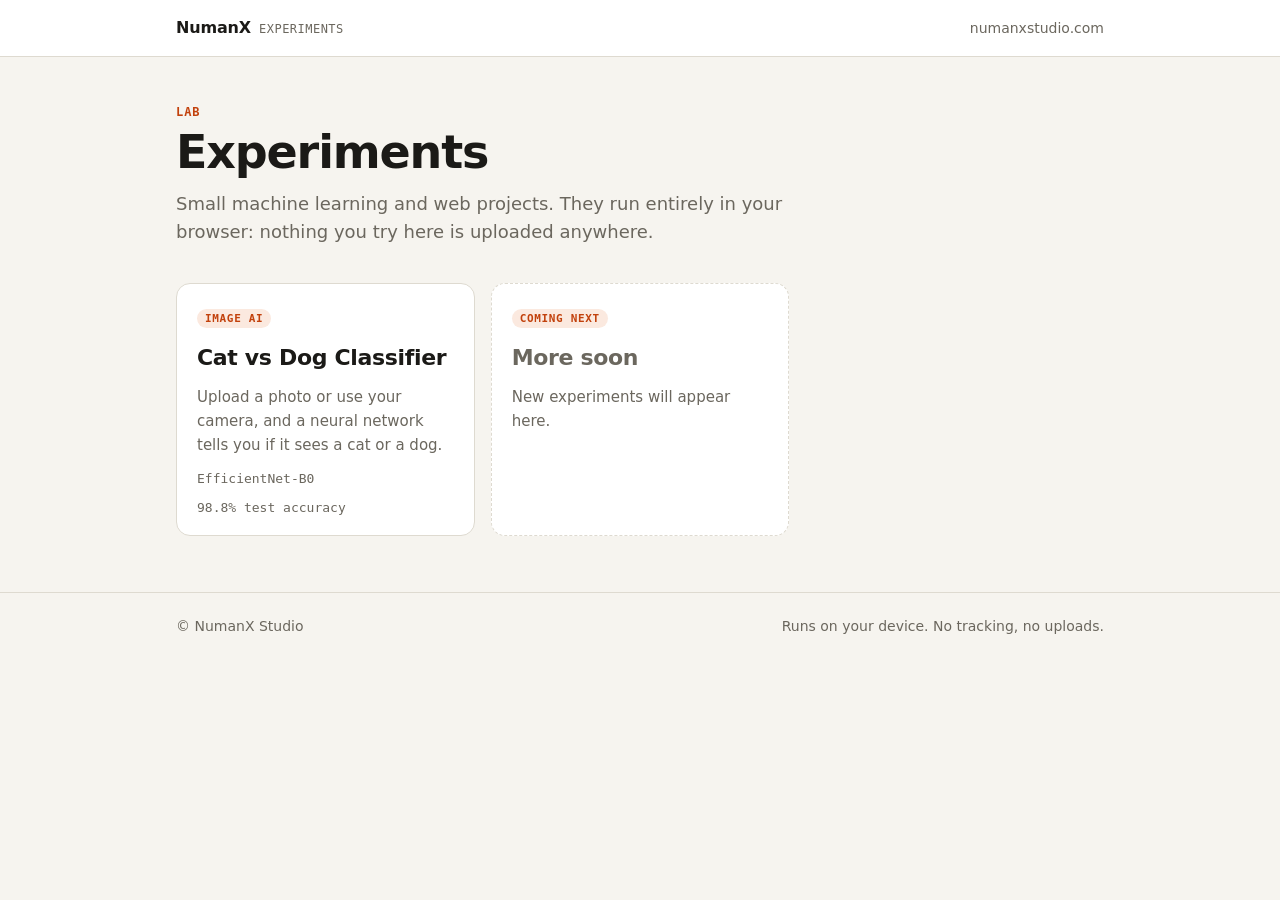
==== index.html @ 9c25bc0d "NumanX Experiments: cat vs dog classifier (EfficientNet-B0, TensorFlow.js)" ====
<!doctype html>
<html lang="en">
<head>
  <meta charset="utf-8">
  <meta name="viewport" content="width=device-width, initial-scale=1">
  <title>NumanX Experiments</title>
  <meta name="description" content="Small machine learning and web experiments by NumanX Studio. Everything runs in your browser.">
  <link rel="stylesheet" href="assets/site.css">
  <style>
    .grid { display: grid; grid-template-columns: repeat(auto-fill, minmax(260px, 1fr)); gap: 16px; margin-top: 8px; }
    .exp { display: block; padding: 20px; text-decoration: none; color: var(--ink); transition: border-color .15s; }
    .exp:hover { border-color: var(--muted); }
    .exp .tag { display: inline-block; font: 600 11px var(--mono); letter-spacing: .06em; text-transform: uppercase;
      color: var(--accent); background: var(--accent-soft); padding: 3px 8px; border-radius: 999px; margin-bottom: 12px; }
    .exp p { margin: 0 0 14px; color: var(--muted); font-size: 15px; }
    .exp .meta { font: 13px var(--mono); color: var(--muted); display: flex; gap: 14px; flex-wrap: wrap; }
    .exp.soon { border-style: dashed; color: var(--muted); }
    .exp.soon:hover { border-color: var(--line); }
  </style>
</head>
<body>
  <header class="topbar">
    <div class="wrap">
      <a class="brand" href="./">NumanX <small>Experiments</small></a>
      <nav><a href="https://numanxstudio.com">numanxstudio.com</a></nav>
    </div>
  </header>

  <main class="wrap">
    <section class="hero">
      <p class="eyebrow">Lab</p>
      <h1>Experiments</h1>
      <p class="lead">Small machine learning and web projects. They run entirely in your browser: nothing you try here is uploaded anywhere.</p>
    </section>

    <section class="grid" aria-label="Experiments">
      <a class="card exp" href="cat-vs-dog/">
        <span class="tag">Image AI</span>
        <h2>Cat vs Dog Classifier</h2>
        <p>Upload a photo or use your camera, and a neural network tells you if it sees a cat or a dog.</p>
        <div class="meta"><span>EfficientNet-B0</span><span>98.8% test accuracy</span></div>
      </a>
      <div class="card exp soon" aria-hidden="true">
        <span class="tag">Coming next</span>
        <h2>More soon</h2>
        <p>New experiments will appear here.</p>
      </div>
    </section>
  </main>

  <footer>
    <div class="wrap">
      <span>© NumanX Studio</span>
      <span>Runs on your device. No tracking, no uploads.</span>
    </div>
  </footer>
</body>
</html>
---- assets/site.css ----
:root {
  --bg: #f6f4ef;
  --surface: #ffffff;
  --ink: #1b1a17;
  --muted: #6b675e;
  --line: #dedad0;
  --accent: #c2410c;
  --accent-soft: #fbe9df;
  --cat: #2563eb;
  --dog: #c2410c;
  --ok: #15803d;
  --warn: #a16207;
  --radius: 14px;
  --mono: ui-monospace, "SF Mono", "Cascadia Mono", Menlo, Consolas, monospace;
  --sans: system-ui, -apple-system, "Segoe UI", Roboto, "Helvetica Neue", Arial, sans-serif;
  color-scheme: light;
}
@media (prefers-color-scheme: dark) {
  :root {
    --bg: #141412;
    --surface: #1d1c19;
    --ink: #f1efe9;
    --muted: #a19d93;
    --line: #34322d;
    --accent: #f97316;
    --accent-soft: #3a2416;
    --cat: #60a5fa;
    --dog: #fb923c;
    --ok: #4ade80;
    --warn: #facc15;
    color-scheme: dark;
  }
}
* { box-sizing: border-box; }
[hidden] { display: none !important; }
html { -webkit-text-size-adjust: 100%; }
body {
  margin: 0;
  background: var(--bg);
  color: var(--ink);
  font: 16px/1.6 var(--sans);
}
a { color: var(--accent); text-underline-offset: 3px; }
a:hover { text-decoration-thickness: 2px; }
.wrap { max-width: 960px; margin: 0 auto; padding: 0 16px; }
.topbar {
  border-bottom: 1px solid var(--line);
  background: var(--surface);
}
.topbar .wrap {
  display: flex; align-items: center; justify-content: space-between;
  min-height: 56px; gap: 12px;
}
.brand {
  font-weight: 700; letter-spacing: -0.01em; color: var(--ink); text-decoration: none;
  display: flex; align-items: baseline; gap: 8px;
}
.brand small { font: 500 12px var(--mono); color: var(--muted); letter-spacing: 0.04em; text-transform: uppercase; }
.topbar nav a { color: var(--muted); text-decoration: none; font-size: 14px; }
.topbar nav a:hover { color: var(--ink); }
.eyebrow {
  font: 600 12px var(--mono); letter-spacing: 0.08em; text-transform: uppercase; color: var(--accent);
  margin: 0 0 8px;
}
h1 { font-size: clamp(30px, 6vw, 46px); line-height: 1.1; letter-spacing: -0.025em; margin: 0 0 12px; }
h2 { font-size: 22px; letter-spacing: -0.015em; margin: 0 0 10px; }
h3 { font-size: 16px; margin: 0 0 6px; }
.lead { font-size: 18px; color: var(--muted); max-width: 640px; margin: 0; }
.hero { padding: 48px 0 28px; }
.card {
  background: var(--surface); border: 1px solid var(--line); border-radius: var(--radius);
}
.mono { font-family: var(--mono); }
.muted { color: var(--muted); }
.btn {
  appearance: none; border: 1px solid var(--line); background: var(--surface); color: var(--ink);
  font: 600 15px var(--sans); padding: 11px 16px; border-radius: 10px; cursor: pointer;
  display: inline-flex; align-items: center; gap: 8px; min-height: 44px;
  transition: border-color .15s, background .15s, transform .05s;
}
.btn:hover { border-color: var(--muted); }
.btn:active { transform: translateY(1px); }
.btn:focus-visible, a:focus-visible { outline: 3px solid var(--accent); outline-offset: 2px; }
.btn.primary { background: var(--ink); color: var(--bg); border-color: var(--ink); }
.btn.primary:hover { opacity: .9; }
.btn[disabled] { opacity: .45; cursor: not-allowed; }
.btn svg { width: 18px; height: 18px; flex: none; }
footer { border-top: 1px solid var(--line); margin-top: 56px; padding: 22px 0 40px; color: var(--muted); font-size: 14px; }
footer .wrap { display: flex; flex-wrap: wrap; justify-content: space-between; gap: 8px; }
.sr-only { position: absolute; width: 1px; height: 1px; overflow: hidden; clip: rect(0 0 0 0); white-space: nowrap; }
@media (prefers-reduced-motion: reduce) { * { transition: none !important; animation: none !important; } }
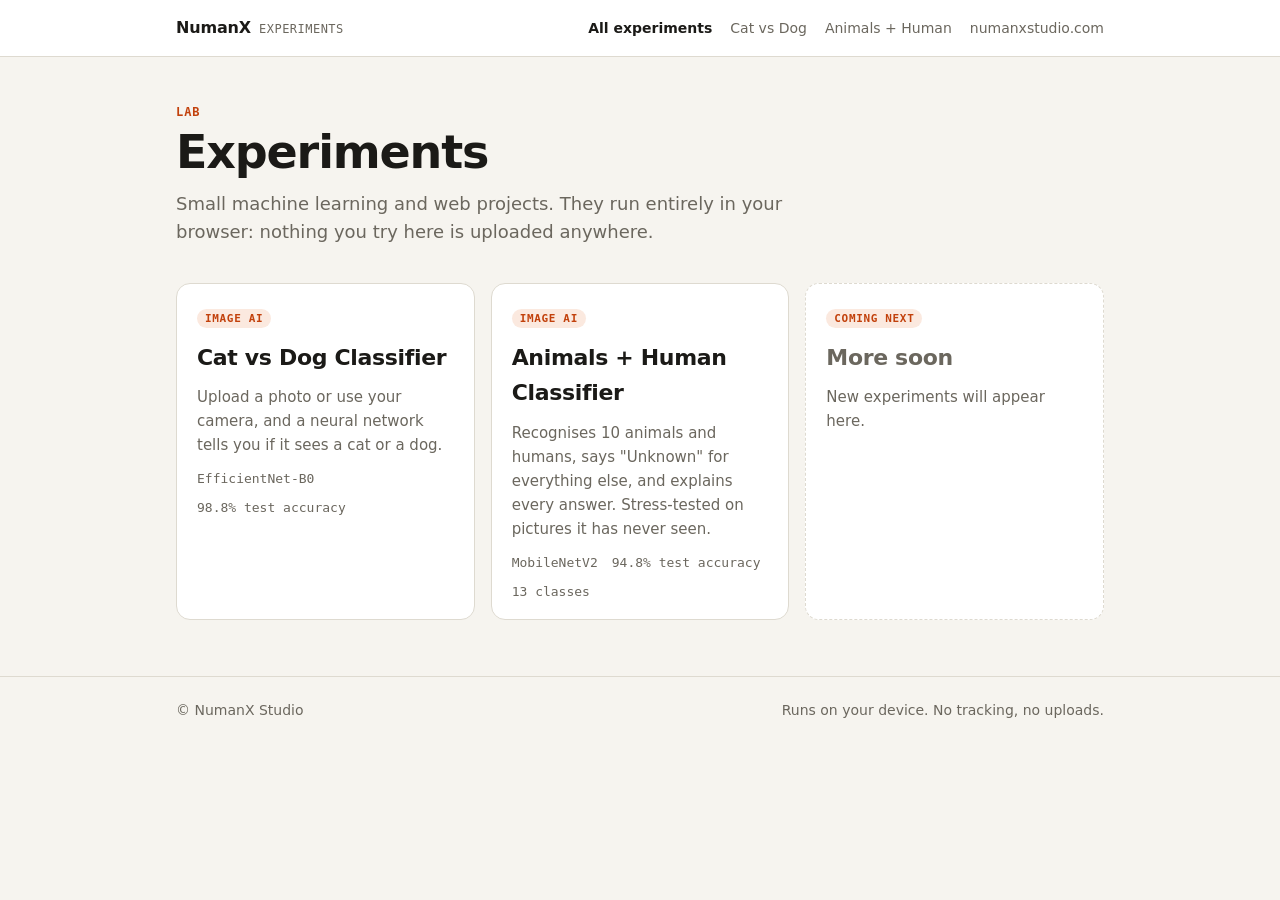
==== commit 71145bde: "Add Animals + Human classifier report and shared site navigation Co-Authored-By: Claude Opus 5.5 <no" ====
--- a/index.html
+++ b/index.html
@@ -22,7 +22,12 @@
   <header class="topbar">
     <div class="wrap">
       <a class="brand" href="./">NumanX <small>Experiments</small></a>
-      <nav><a href="https://numanxstudio.com">numanxstudio.com</a></nav>
+      <nav aria-label="Experiments">
+        <a href="./" aria-current="page">All experiments</a>
+        <a href="./cat-vs-dog/">Cat vs Dog</a>
+        <a href="./animal-classifier/">Animals + Human</a>
+        <a href="https://numanxstudio.com">numanxstudio.com</a>
+      </nav>
     </div>
   </header>
 
@@ -40,6 +45,12 @@
         <p>Upload a photo or use your camera, and a neural network tells you if it sees a cat or a dog.</p>
         <div class="meta"><span>EfficientNet-B0</span><span>98.8% test accuracy</span></div>
       </a>
+      <a class="card exp" href="animal-classifier/">
+        <span class="tag">Image AI</span>
+        <h2>Animals + Human Classifier</h2>
+        <p>Recognises 10 animals and humans, says "Unknown" for everything else, and explains every answer. Stress-tested on pictures it has never seen.</p>
+        <div class="meta"><span>MobileNetV2</span><span>94.8% test accuracy</span><span>13 classes</span></div>
+      </a>
       <div class="card exp soon" aria-hidden="true">
         <span class="tag">Coming next</span>
         <h2>More soon</h2>
--- a/assets/site.css
+++ b/assets/site.css
@@ -57,6 +57,9 @@
 }
 .brand small { font: 500 12px var(--mono); color: var(--muted); letter-spacing: 0.04em; text-transform: uppercase; }
 .topbar nav a { color: var(--muted); text-decoration: none; font-size: 14px; }
+.topbar nav { display: flex; flex-wrap: wrap; justify-content: flex-end; gap: 4px 18px; }
+.topbar nav a[aria-current="page"] { color: var(--ink); font-weight: 600; }
+@media (max-width: 560px) { .topbar .wrap { flex-direction: column; align-items: flex-start; padding-top: 10px; padding-bottom: 10px; } .topbar nav { justify-content: flex-start; } }
 .topbar nav a:hover { color: var(--ink); }
 .eyebrow {
   font: 600 12px var(--mono); letter-spacing: 0.08em; text-transform: uppercase; color: var(--accent);
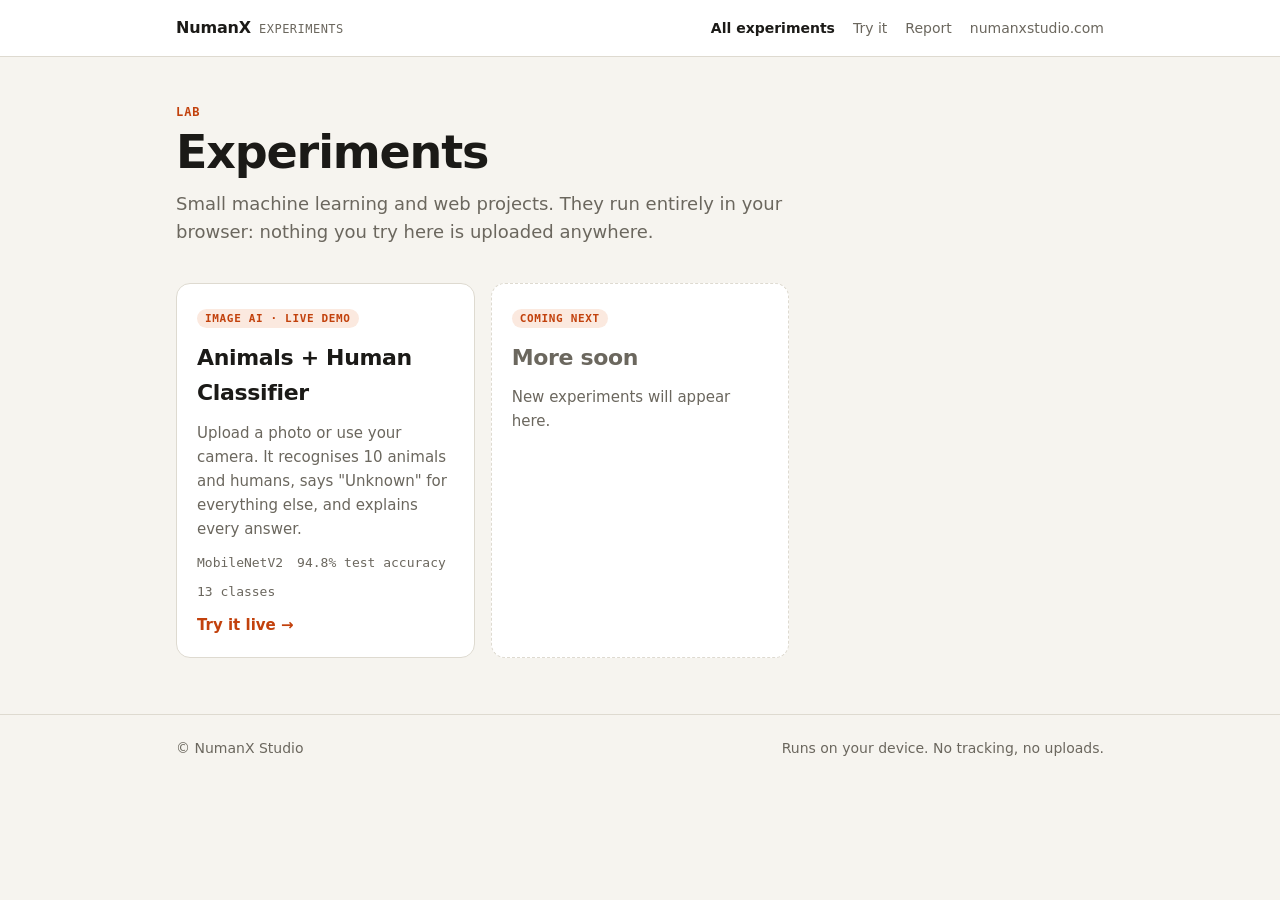
==== commit dac31e96: "Add live in-browser demo for Animals + Human classifier - Live demo at /animal-classifier/ (upload, " ====
--- a/index.html
+++ b/index.html
@@ -16,6 +16,8 @@
     .exp .meta { font: 13px var(--mono); color: var(--muted); display: flex; gap: 14px; flex-wrap: wrap; }
     .exp.soon { border-style: dashed; color: var(--muted); }
     .exp.soon:hover { border-color: var(--line); }
+    .exp .go { display: inline-block; margin-top: 14px; font-weight: 600; font-size: 15px; color: var(--accent); }
+    .exp:hover .go { text-decoration: underline; text-underline-offset: 3px; }
   </style>
 </head>
 <body>
@@ -24,8 +26,8 @@
       <a class="brand" href="./">NumanX <small>Experiments</small></a>
       <nav aria-label="Experiments">
         <a href="./" aria-current="page">All experiments</a>
-        <a href="./cat-vs-dog/">Cat vs Dog</a>
-        <a href="./animal-classifier/">Animals + Human</a>
+        <a href="./animal-classifier/">Try it</a>
+        <a href="./animal-classifier/report/">Report</a>
         <a href="https://numanxstudio.com">numanxstudio.com</a>
       </nav>
     </div>
@@ -39,17 +41,12 @@
     </section>
 
     <section class="grid" aria-label="Experiments">
-      <a class="card exp" href="cat-vs-dog/">
-        <span class="tag">Image AI</span>
-        <h2>Cat vs Dog Classifier</h2>
-        <p>Upload a photo or use your camera, and a neural network tells you if it sees a cat or a dog.</p>
-        <div class="meta"><span>EfficientNet-B0</span><span>98.8% test accuracy</span></div>
-      </a>
       <a class="card exp" href="animal-classifier/">
-        <span class="tag">Image AI</span>
+        <span class="tag">Image AI · Live demo</span>
         <h2>Animals + Human Classifier</h2>
-        <p>Recognises 10 animals and humans, says "Unknown" for everything else, and explains every answer. Stress-tested on pictures it has never seen.</p>
+        <p>Upload a photo or use your camera. It recognises 10 animals and humans, says "Unknown" for everything else, and explains every answer.</p>
         <div class="meta"><span>MobileNetV2</span><span>94.8% test accuracy</span><span>13 classes</span></div>
+        <span class="go">Try it live →</span>
       </a>
       <div class="card exp soon" aria-hidden="true">
         <span class="tag">Coming next</span>
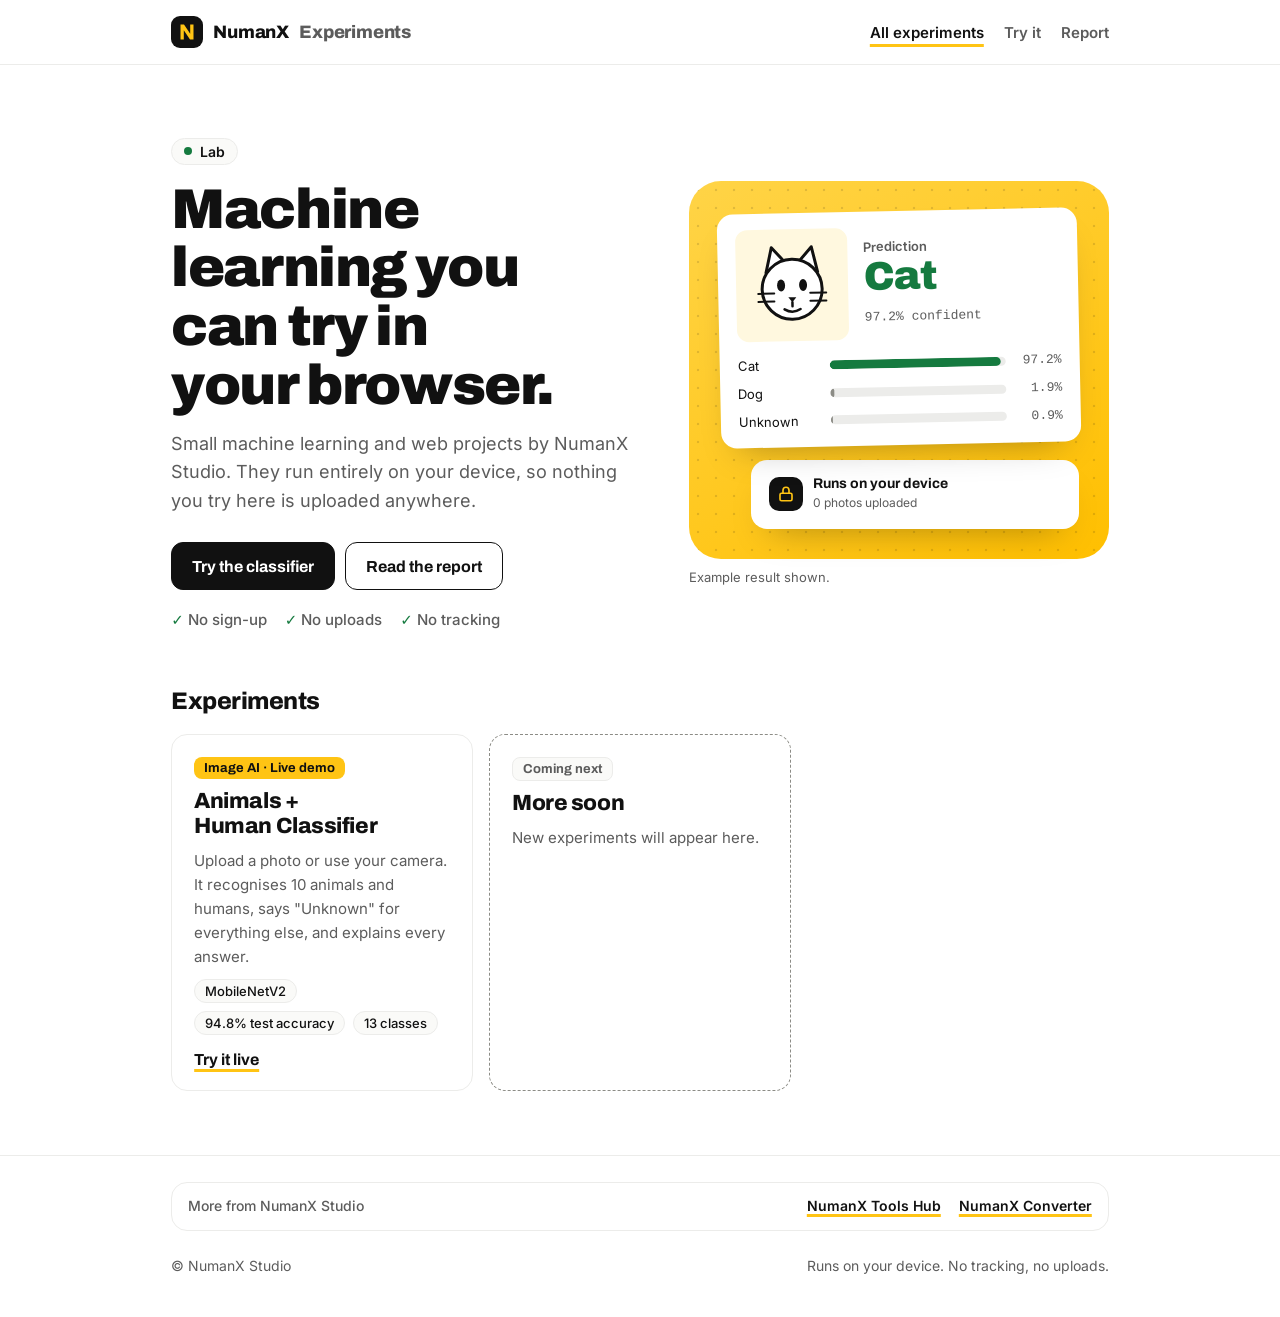
==== commit 821e88d6: "Apply the NumanX design system to the experiments site - assets/site.css rebuilt on NumanX tokens (w" ====
--- a/index.html
+++ b/index.html
@@ -5,48 +5,110 @@
   <meta name="viewport" content="width=device-width, initial-scale=1">
   <title>NumanX Experiments</title>
   <meta name="description" content="Small machine learning and web experiments by NumanX Studio. Everything runs in your browser.">
+  <link rel="icon" href="assets/numanx-mark.svg" type="image/svg+xml">
   <link rel="stylesheet" href="assets/site.css">
   <style>
-    .grid { display: grid; grid-template-columns: repeat(auto-fill, minmax(260px, 1fr)); gap: 16px; margin-top: 8px; }
-    .exp { display: block; padding: 20px; text-decoration: none; color: var(--ink); transition: border-color .15s; }
-    .exp:hover { border-color: var(--muted); }
-    .exp .tag { display: inline-block; font: 600 11px var(--mono); letter-spacing: .06em; text-transform: uppercase;
-      color: var(--accent); background: var(--accent-soft); padding: 3px 8px; border-radius: 999px; margin-bottom: 12px; }
-    .exp p { margin: 0 0 14px; color: var(--muted); font-size: 15px; }
-    .exp .meta { font: 13px var(--mono); color: var(--muted); display: flex; gap: 14px; flex-wrap: wrap; }
-    .exp.soon { border-style: dashed; color: var(--muted); }
-    .exp.soon:hover { border-color: var(--line); }
-    .exp .go { display: inline-block; margin-top: 14px; font-weight: 600; font-size: 15px; color: var(--accent); }
-    .exp:hover .go { text-decoration: underline; text-underline-offset: 3px; }
+    .hero-grid { display: grid; grid-template-columns: minmax(0, 1fr) minmax(0, .9fr); gap: clamp(24px, 4vw, 56px); align-items: center; }
+    .hero-actions { display: flex; flex-wrap: wrap; gap: 10px; margin: 26px 0 0; }
+    .trust { display: flex; flex-wrap: wrap; gap: 6px 18px; margin: 18px 0 0; color: var(--muted); font-size: 15px; font-weight: 500; }
+    .trust span::before { content: "✓ "; color: var(--ok); font-weight: 700; }
+
+    .stage { position: relative; border-radius: 32px; padding: clamp(18px, 3vw, 30px); display: grid; gap: 14px;
+      background: radial-gradient(circle, rgba(17,17,17,.13) 1.3px, transparent 1.6px) 0 0 / 18px 18px, linear-gradient(150deg, #ffd447, #ffbf00); }
+    .float { background: #fff; color: #111; border-radius: 16px; box-shadow: var(--shadow-float); padding: 16px 18px; }
+    .float.tilt { transform: rotate(-1.2deg); }
+    .pred { display: grid; grid-template-columns: 112px minmax(0, 1fr); gap: 16px; align-items: center; }
+    .pred svg { width: 112px; height: 112px; display: block; border-radius: 12px; background: #fff8df; }
+    .pred small { display: block; color: #5c5c5c; font: 600 13px var(--sans); }
+    .pred strong { display: block; font: 900 40px/1 var(--font-display); letter-spacing: -.03em; color: #157a3f; margin: 2px 0 6px; }
+    .pred em { font: 500 13px var(--mono); color: #5c5c5c; font-style: normal; }
+    .rows { display: grid; gap: 7px; margin-top: 14px; font-size: 13px; }
+    .row { display: grid; grid-template-columns: 82px minmax(0, 1fr) 46px; gap: 10px; align-items: center; }
+    .row i { height: 9px; border-radius: 99px; background: #ececea; display: block; overflow: hidden; }
+    .row i b { display: block; height: 100%; border-radius: inherit; background: #8c8c86; }
+    .row.top i b { background: #157a3f; }
+    .row span:last-child { text-align: right; font-family: var(--mono); color: #5c5c5c; }
+    .chip { display: flex; align-items: center; gap: 10px; margin-left: 32px; font-size: 14px; }
+    .chip span.ic { width: 34px; height: 34px; border-radius: 10px; background: #111; color: #ffc414; display: grid; place-items: center; flex: none; }
+    .chip b { display: block; font: 700 14px var(--font-display); }
+    .chip small { color: #5c5c5c; font-size: 12px; }
+    .demo { font-size: 13px; color: var(--muted); margin: 8px 0 0; }
+
+    .section-head { display: flex; align-items: end; justify-content: space-between; gap: 12px; margin: 28px 0 18px; }
+    .grid { display: grid; grid-template-columns: repeat(auto-fill, minmax(280px, 1fr)); gap: 16px; }
+    .exp { display: grid; gap: 10px; align-content: start; padding: 22px; text-decoration: none; color: var(--ink); transition: border-color .15s; }
+    .exp:hover { border-color: var(--ink); }
+    .exp .tag { justify-self: start; font: 700 13px var(--font-display); color: #111; background: var(--yellow); padding: 4px 10px; border-radius: 8px; }
+    .exp h2 { margin: 0; font-size: 22px; }
+    .exp p { margin: 0; color: var(--muted); font-size: 15px; }
+    .exp .meta { display: flex; gap: 8px; flex-wrap: wrap; }
+    .exp .meta span { font: 500 13px var(--sans); color: var(--ink); background: var(--soft); border: 1px solid var(--line); border-radius: 999px; padding: 3px 10px; }
+    .exp .go { margin-top: 6px; font: 700 16px var(--font-display); text-decoration: underline; text-decoration-color: var(--yellow); text-decoration-thickness: 3px; text-underline-offset: 4px; }
+    .exp.soon { border-style: dashed; border-color: var(--line-strong); }
+    .exp.soon:hover { border-color: var(--line-strong); }
+    .exp.soon .tag { background: var(--soft); border: 1px solid var(--line); color: var(--muted); }
+
+    @media (max-width: 760px) { .hero-grid { grid-template-columns: minmax(0, 1fr); } .chip { margin-left: 0; } }
+    @media (max-width: 420px) { .pred { grid-template-columns: 84px minmax(0, 1fr); } .pred svg { width: 84px; height: 84px; } .pred strong { font-size: 32px; } }
   </style>
 </head>
 <body>
   <header class="topbar">
     <div class="wrap">
-      <a class="brand" href="./">NumanX <small>Experiments</small></a>
+      <a class="brand" href="./"><img src="assets/numanx-mark.svg" alt="" width="32" height="32">NumanX <small>Experiments</small></a>
       <nav aria-label="Experiments">
         <a href="./" aria-current="page">All experiments</a>
         <a href="./animal-classifier/">Try it</a>
         <a href="./animal-classifier/report/">Report</a>
-        <a href="https://numanxstudio.com">numanxstudio.com</a>
       </nav>
     </div>
   </header>
 
   <main class="wrap">
-    <section class="hero">
-      <p class="eyebrow">Lab</p>
-      <h1>Experiments</h1>
-      <p class="lead">Small machine learning and web projects. They run entirely in your browser: nothing you try here is uploaded anywhere.</p>
+    <section class="hero hero-grid">
+      <div>
+        <p class="eyebrow">Lab</p>
+        <h1>Machine learning you can try in your browser.</h1>
+        <p class="lead">Small machine learning and web projects by NumanX Studio. They run entirely on your device, so nothing you try here is uploaded anywhere.</p>
+        <p class="hero-actions"><a class="btn primary" href="animal-classifier/">Try the classifier</a><a class="btn" href="animal-classifier/report/">Read the report</a></p>
+        <p class="trust"><span>No sign-up</span><span>No uploads</span><span>No tracking</span></p>
+      </div>
+      <div>
+        <div class="stage" aria-label="Example prediction from the Animals + Human Classifier">
+          <div class="float tilt">
+            <div class="pred">
+              <svg viewBox="0 0 112 112" aria-hidden="true">
+                <path d="M30 44 36 18 52 36M82 44 76 18 60 36" fill="#fff" stroke="#111" stroke-width="3" stroke-linejoin="round"/>
+                <circle cx="56" cy="60" r="30" fill="#fff" stroke="#111" stroke-width="3"/>
+                <ellipse cx="45" cy="56" rx="4" ry="6" fill="#111"/><ellipse cx="67" cy="56" rx="4" ry="6" fill="#111"/>
+                <path d="M52 68h8l-4 5z" fill="#111"/><path d="M56 73v4M48 80q8 5 16 0" fill="none" stroke="#111" stroke-width="2.5" stroke-linecap="round"/>
+                <path d="M22 64h16M22 72h16M74 64h16M74 72h16" stroke="#111" stroke-width="2" stroke-linecap="round"/>
+              </svg>
+              <div><small>Prediction</small><strong>Cat</strong><em>97.2% confident</em></div>
+            </div>
+            <div class="rows" aria-hidden="true">
+              <div class="row top"><span>Cat</span><i><b style="width:97%"></b></i><span>97.2%</span></div>
+              <div class="row"><span>Dog</span><i><b style="width:2%"></b></i><span>1.9%</span></div>
+              <div class="row"><span>Unknown</span><i><b style="width:1%"></b></i><span>0.9%</span></div>
+            </div>
+          </div>
+          <div class="float chip">
+            <span class="ic" aria-hidden="true"><svg width="18" height="18" viewBox="0 0 24 24" fill="none" stroke="currentColor" stroke-width="2.2" stroke-linecap="round"><rect x="4" y="11" width="16" height="10" rx="2"/><path d="M8 11V7a4 4 0 0 1 8 0v4"/></svg></span>
+            <div><b>Runs on your device</b><small>0 photos uploaded</small></div>
+          </div>
+        </div>
+        <p class="demo">Example result shown.</p>
+      </div>
     </section>
 
+    <div class="section-head"><h2 style="margin:0">Experiments</h2></div>
     <section class="grid" aria-label="Experiments">
       <a class="card exp" href="animal-classifier/">
         <span class="tag">Image AI · Live demo</span>
         <h2>Animals + Human Classifier</h2>
         <p>Upload a photo or use your camera. It recognises 10 animals and humans, says "Unknown" for everything else, and explains every answer.</p>
         <div class="meta"><span>MobileNetV2</span><span>94.8% test accuracy</span><span>13 classes</span></div>
-        <span class="go">Try it live →</span>
+        <span class="go">Try it live</span>
       </a>
       <div class="card exp soon" aria-hidden="true">
         <span class="tag">Coming next</span>
@@ -58,6 +120,7 @@
 
   <footer>
     <div class="wrap">
+      <div class="family"><b>More from NumanX Studio</b><a href="https://toolshub.numanxstudio.com">NumanX Tools Hub</a><a href="https://converter.numanxstudio.com">NumanX Converter</a></div>
       <span>© NumanX Studio</span>
       <span>Runs on your device. No tracking, no uploads.</span>
     </div>
--- a/assets/site.css
+++ b/assets/site.css
@@ -1,94 +1,118 @@
+/* NumanX Experiments — built on the NumanX design system (see DESIGN.md).
+   Old variable names are kept so every page keeps working; their values now come from NumanX tokens. */
+
+@font-face { font-family: "Archivo"; font-weight: 700; font-display: swap; src: url("fonts/archivo-latin-700-normal.woff2") format("woff2"); }
+@font-face { font-family: "Archivo"; font-weight: 800; font-display: swap; src: url("fonts/archivo-latin-800-normal.woff2") format("woff2"); }
+@font-face { font-family: "Archivo"; font-weight: 900; font-display: swap; src: url("fonts/archivo-latin-900-normal.woff2") format("woff2"); }
+@font-face { font-family: "Inter"; font-weight: 400; font-display: swap; src: url("fonts/inter-latin-400-normal.woff2") format("woff2"); }
+@font-face { font-family: "Inter"; font-weight: 500; font-display: swap; src: url("fonts/inter-latin-500-normal.woff2") format("woff2"); }
+@font-face { font-family: "Inter"; font-weight: 600; font-display: swap; src: url("fonts/inter-latin-600-normal.woff2") format("woff2"); }
+@font-face { font-family: "Inter"; font-weight: 700; font-display: swap; src: url("fonts/inter-latin-700-normal.woff2") format("woff2"); }
+
 :root {
-  --bg: #f6f4ef;
+  /* NumanX tokens */
   --surface: #ffffff;
-  --ink: #1b1a17;
-  --muted: #6b675e;
-  --line: #dedad0;
-  --accent: #c2410c;
-  --accent-soft: #fbe9df;
+  --soft: #fafaf8;
+  --ink: #111111;
+  --muted: #5c5c5c;
+  --line: #ececea;
+  --line-strong: #8c8c86;
+  --yellow: #ffc414;
+  --accent-soft: #fff8df;
+  --focus: #111111;
+  --ok: #157a3f;
+  --no: #cc2f24;
+  --warn: #8a5a00;
+  --font-display: "Archivo", system-ui, sans-serif;
+  --sans: "Inter", system-ui, -apple-system, "Segoe UI", Roboto, Arial, sans-serif;
+  --mono: ui-monospace, "SF Mono", "Cascadia Mono", Menlo, Consolas, monospace;
+  --radius: 16px;
+  --radius-md: 12px;
+  --shadow-float: 0 18px 36px -20px rgba(0, 0, 0, .35);
+  --shadow-offset: 6px 6px 0 var(--yellow);
+  /* Old names, mapped */
+  --bg: var(--surface);
+  --accent: var(--ink);
   --cat: #2563eb;
   --dog: #c2410c;
-  --ok: #15803d;
-  --warn: #a16207;
-  --radius: 14px;
-  --mono: ui-monospace, "SF Mono", "Cascadia Mono", Menlo, Consolas, monospace;
-  --sans: system-ui, -apple-system, "Segoe UI", Roboto, "Helvetica Neue", Arial, sans-serif;
   color-scheme: light;
 }
 @media (prefers-color-scheme: dark) {
   :root {
-    --bg: #141412;
-    --surface: #1d1c19;
-    --ink: #f1efe9;
-    --muted: #a19d93;
-    --line: #34322d;
-    --accent: #f97316;
-    --accent-soft: #3a2416;
+    --surface: #121210;
+    --soft: #1a1916;
+    --ink: #f2efe6;
+    --muted: #b7b2a6;
+    --line: #2c2a24;
+    --line-strong: #6b675e;
+    --accent-soft: #2a2410;
+    --focus: #ffd85a;
+    --ok: #2bc06a;
+    --no: #ff6b5e;
+    --warn: #facc15;
     --cat: #60a5fa;
     --dog: #fb923c;
-    --ok: #4ade80;
-    --warn: #facc15;
     color-scheme: dark;
   }
 }
+
 * { box-sizing: border-box; }
 [hidden] { display: none !important; }
 html { -webkit-text-size-adjust: 100%; }
-body {
-  margin: 0;
-  background: var(--bg);
-  color: var(--ink);
-  font: 16px/1.6 var(--sans);
+body { margin: 0; background: var(--surface); color: var(--ink); font: 16px/1.6 var(--sans); }
+
+a { color: var(--ink); text-decoration: underline; text-decoration-color: var(--yellow); text-decoration-thickness: 3px; text-underline-offset: 3px; }
+a:hover { text-decoration-color: var(--ink); }
+:focus-visible { outline: 2px solid var(--focus); outline-offset: 2px; box-shadow: 0 0 0 6px rgba(255, 196, 20, .45); border-radius: 4px; }
+
+.wrap { max-width: 1040px; margin: 0 auto; padding: 0 max(16px, 4vw); }
+
+/* Nav */
+.topbar { position: sticky; top: 0; z-index: 20; border-bottom: 1px solid var(--line); background: color-mix(in srgb, var(--surface) 90%, transparent); backdrop-filter: saturate(1.4) blur(12px); }
+.topbar .wrap { display: flex; align-items: center; justify-content: space-between; min-height: 64px; gap: 12px; }
+.brand { display: inline-flex; align-items: center; gap: 10px; font: 800 18px var(--font-display); letter-spacing: -.01em; color: var(--ink); text-decoration: none; white-space: nowrap; }
+.brand img { width: 32px; height: 32px; display: block; }
+.brand small { font: 800 18px var(--font-display); color: var(--muted); letter-spacing: -.01em; text-transform: none; }
+.topbar nav { display: flex; flex-wrap: wrap; justify-content: flex-end; gap: 4px 20px; }
+.topbar nav a { color: var(--muted); text-decoration: none; font: 600 15px var(--sans); }
+.topbar nav a:hover { color: var(--ink); }
+.topbar nav a[aria-current="page"] { color: var(--ink); text-decoration: underline; text-decoration-color: var(--yellow); text-decoration-thickness: 3px; text-underline-offset: 6px; }
+@media (max-width: 600px) {
+  .topbar .wrap { flex-direction: column; align-items: flex-start; padding-top: 10px; padding-bottom: 10px; gap: 6px; }
+  .topbar nav { justify-content: flex-start; }
 }
-a { color: var(--accent); text-underline-offset: 3px; }
-a:hover { text-decoration-thickness: 2px; }
-.wrap { max-width: 960px; margin: 0 auto; padding: 0 16px; }
-.topbar {
-  border-bottom: 1px solid var(--line);
-  background: var(--surface);
-}
-.topbar .wrap {
-  display: flex; align-items: center; justify-content: space-between;
-  min-height: 56px; gap: 12px;
-}
-.brand {
-  font-weight: 700; letter-spacing: -0.01em; color: var(--ink); text-decoration: none;
-  display: flex; align-items: baseline; gap: 8px;
-}
-.brand small { font: 500 12px var(--mono); color: var(--muted); letter-spacing: 0.04em; text-transform: uppercase; }
-.topbar nav a { color: var(--muted); text-decoration: none; font-size: 14px; }
-.topbar nav { display: flex; flex-wrap: wrap; justify-content: flex-end; gap: 4px 18px; }
-.topbar nav a[aria-current="page"] { color: var(--ink); font-weight: 600; }
-@media (max-width: 560px) { .topbar .wrap { flex-direction: column; align-items: flex-start; padding-top: 10px; padding-bottom: 10px; } .topbar nav { justify-content: flex-start; } }
-.topbar nav a:hover { color: var(--ink); }
-.eyebrow {
-  font: 600 12px var(--mono); letter-spacing: 0.08em; text-transform: uppercase; color: var(--accent);
-  margin: 0 0 8px;
-}
-h1 { font-size: clamp(30px, 6vw, 46px); line-height: 1.1; letter-spacing: -0.025em; margin: 0 0 12px; }
-h2 { font-size: 22px; letter-spacing: -0.015em; margin: 0 0 10px; }
-h3 { font-size: 16px; margin: 0 0 6px; }
+
+/* Type */
+h1, h2, h3 { font-family: var(--font-display); text-wrap: balance; }
+h1 { font-size: clamp(36px, 6vw, 56px); font-weight: 900; line-height: 1.05; letter-spacing: -.025em; margin: 0 0 14px; }
+h2 { font-size: 24px; font-weight: 800; line-height: 1.15; letter-spacing: -.02em; margin: 0 0 10px; }
+h3 { font-size: 17px; font-weight: 700; letter-spacing: -.01em; margin: 0 0 6px; }
 .lead { font-size: 18px; color: var(--muted); max-width: 640px; margin: 0; }
-.hero { padding: 48px 0 28px; }
-.card {
-  background: var(--surface); border: 1px solid var(--line); border-radius: var(--radius);
-}
+.eyebrow { display: inline-flex; align-items: center; gap: 8px; font: 600 14px var(--sans); color: var(--ink); background: var(--soft); border: 1px solid var(--line); border-radius: 999px; padding: 4px 12px; margin: 0 0 16px; letter-spacing: 0; text-transform: none; }
+.eyebrow::before { content: ""; width: 8px; height: 8px; border-radius: 50%; background: var(--ok); }
+.hero { padding: clamp(40px, 6vw, 72px) 0 28px; }
 .mono { font-family: var(--mono); }
 .muted { color: var(--muted); }
-.btn {
-  appearance: none; border: 1px solid var(--line); background: var(--surface); color: var(--ink);
-  font: 600 15px var(--sans); padding: 11px 16px; border-radius: 10px; cursor: pointer;
-  display: inline-flex; align-items: center; gap: 8px; min-height: 44px;
-  transition: border-color .15s, background .15s, transform .05s;
-}
-.btn:hover { border-color: var(--muted); }
+
+/* Surfaces */
+.card { background: var(--surface); border: 1px solid var(--line); border-radius: var(--radius); }
+
+/* Buttons */
+.btn { appearance: none; border: 1.5px solid var(--ink); background: var(--surface); color: var(--ink); font: 700 16px var(--font-display); padding: 0 20px; border-radius: var(--radius-md); cursor: pointer; display: inline-flex; align-items: center; justify-content: center; gap: 8px; min-height: 48px; text-decoration: none; transition: background .15s, border-color .15s, transform .05s; }
+.btn:hover { background: var(--soft); }
 .btn:active { transform: translateY(1px); }
-.btn:focus-visible, a:focus-visible { outline: 3px solid var(--accent); outline-offset: 2px; }
-.btn.primary { background: var(--ink); color: var(--bg); border-color: var(--ink); }
-.btn.primary:hover { opacity: .9; }
+.btn.primary { background: var(--ink); color: var(--surface); border-color: var(--ink); }
+.btn.primary:hover { background: var(--ink); opacity: .9; }
 .btn[disabled] { opacity: .45; cursor: not-allowed; }
 .btn svg { width: 18px; height: 18px; flex: none; }
-footer { border-top: 1px solid var(--line); margin-top: 56px; padding: 22px 0 40px; color: var(--muted); font-size: 14px; }
-footer .wrap { display: flex; flex-wrap: wrap; justify-content: space-between; gap: 8px; }
+
+/* Footer */
+footer { border-top: 1px solid var(--line); margin-top: 64px; padding: 26px 0 40px; color: var(--muted); font-size: 14px; }
+footer .wrap { display: flex; flex-wrap: wrap; justify-content: space-between; gap: 8px 20px; }
+footer a { color: var(--muted); }
+.family { display: flex; flex-wrap: wrap; gap: 6px 18px; align-items: center; border: 1px solid var(--line); border-radius: var(--radius); padding: 12px 16px; margin-bottom: 16px; width: 100%; }
+.family b { color: var(--muted); font-weight: 500; margin-right: auto; }
+.family a { color: var(--ink); font-weight: 600; text-decoration-color: var(--yellow); }
+
 .sr-only { position: absolute; width: 1px; height: 1px; overflow: hidden; clip: rect(0 0 0 0); white-space: nowrap; }
 @media (prefers-reduced-motion: reduce) { * { transition: none !important; animation: none !important; } }
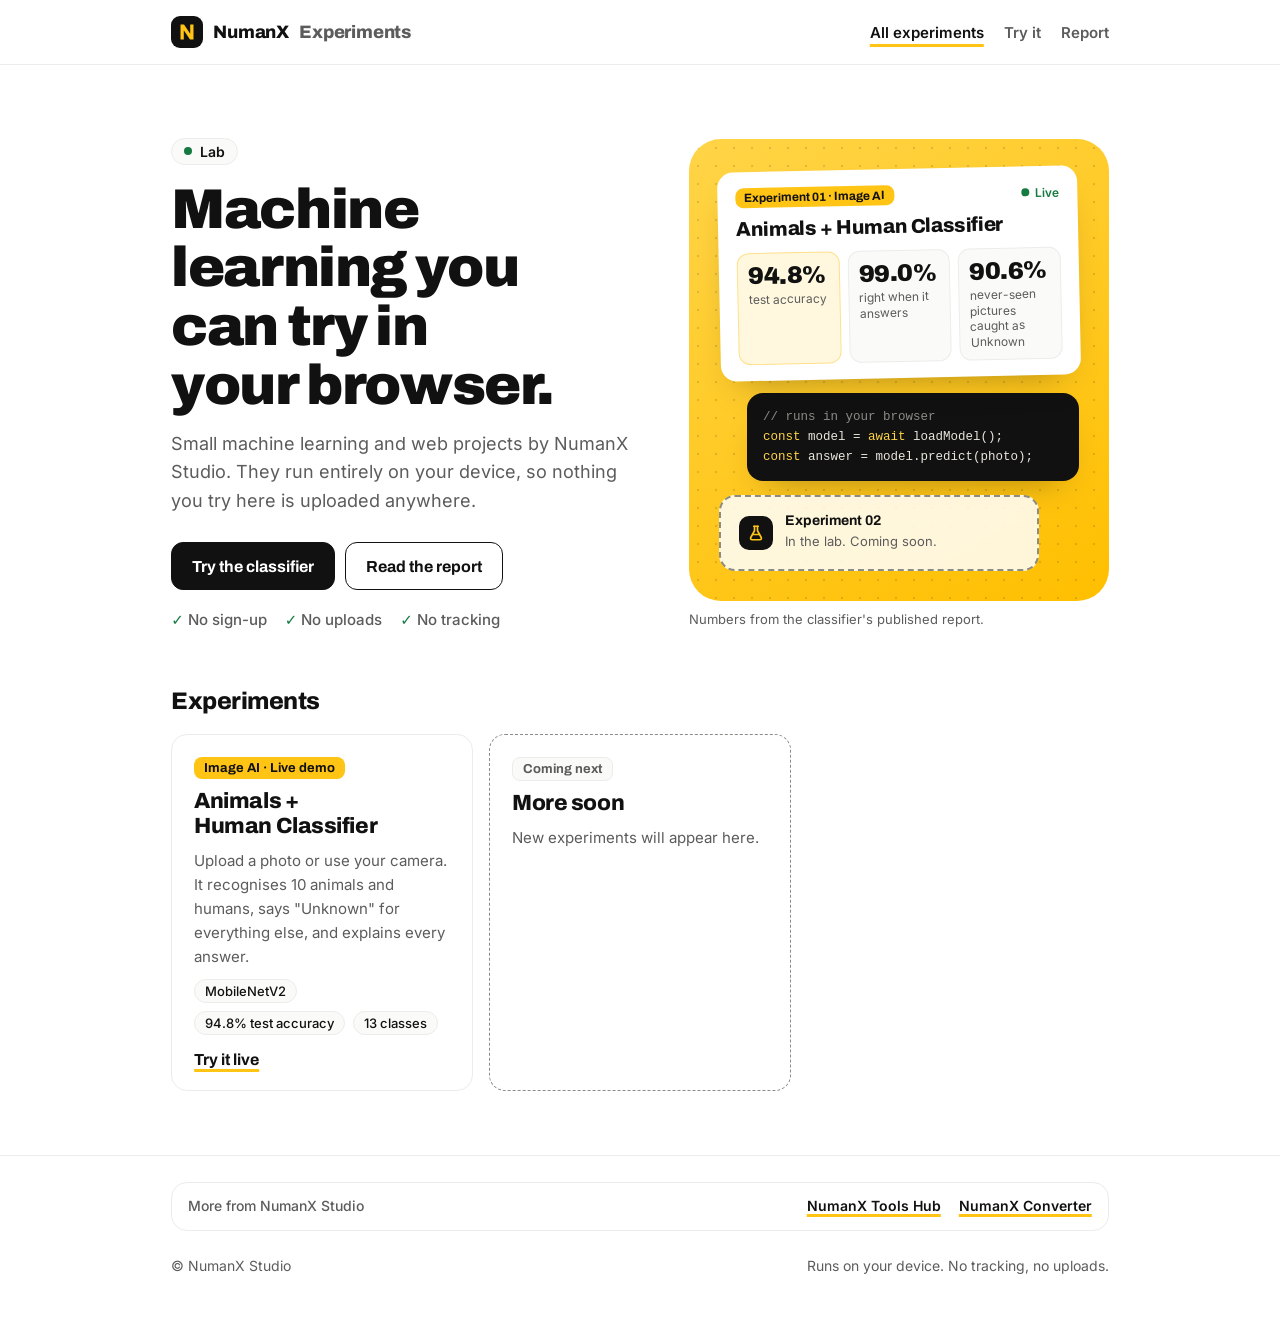
==== commit dcb24132: "Home: lab overview instead of a cat example; classifier: butterfly example in the hero - Home stage " ====
--- a/index.html
+++ b/index.html
@@ -17,21 +17,23 @@
       background: radial-gradient(circle, rgba(17,17,17,.13) 1.3px, transparent 1.6px) 0 0 / 18px 18px, linear-gradient(150deg, #ffd447, #ffbf00); }
     .float { background: #fff; color: #111; border-radius: 16px; box-shadow: var(--shadow-float); padding: 16px 18px; }
     .float.tilt { transform: rotate(-1.2deg); }
-    .pred { display: grid; grid-template-columns: 112px minmax(0, 1fr); gap: 16px; align-items: center; }
-    .pred svg { width: 112px; height: 112px; display: block; border-radius: 12px; background: #fff8df; }
-    .pred small { display: block; color: #5c5c5c; font: 600 13px var(--sans); }
-    .pred strong { display: block; font: 900 40px/1 var(--font-display); letter-spacing: -.03em; color: #157a3f; margin: 2px 0 6px; }
-    .pred em { font: 500 13px var(--mono); color: #5c5c5c; font-style: normal; }
-    .rows { display: grid; gap: 7px; margin-top: 14px; font-size: 13px; }
-    .row { display: grid; grid-template-columns: 82px minmax(0, 1fr) 46px; gap: 10px; align-items: center; }
-    .row i { height: 9px; border-radius: 99px; background: #ececea; display: block; overflow: hidden; }
-    .row i b { display: block; height: 100%; border-radius: inherit; background: #8c8c86; }
-    .row.top i b { background: #157a3f; }
-    .row span:last-child { text-align: right; font-family: var(--mono); color: #5c5c5c; }
-    .chip { display: flex; align-items: center; gap: 10px; margin-left: 32px; font-size: 14px; }
-    .chip span.ic { width: 34px; height: 34px; border-radius: 10px; background: #111; color: #ffc414; display: grid; place-items: center; flex: none; }
-    .chip b { display: block; font: 700 14px var(--font-display); }
-    .chip small { color: #5c5c5c; font-size: 12px; }
+    .lab-head { display: flex; justify-content: space-between; align-items: center; gap: 10px; }
+    .lab-tag { font: 700 12px var(--font-display); background: #ffc414; color: #111; padding: 3px 9px; border-radius: 8px; }
+    .live { display: inline-flex; align-items: center; gap: 6px; font: 600 12px var(--sans); color: #157a3f; }
+    .live i { width: 8px; height: 8px; border-radius: 50%; background: #157a3f; }
+    .lab-title { display: block; font: 800 20px/1.15 var(--font-display); letter-spacing: -.02em; margin: 10px 0 12px; }
+    .stats { display: grid; grid-template-columns: repeat(3, minmax(0, 1fr)); gap: 8px; }
+    .stats div { background: #fafaf8; border: 1px solid #ececea; border-radius: 12px; padding: 10px; }
+    .stats div:first-child { background: #fff8df; border-color: #ffe08a; }
+    .stats strong { display: block; font: 900 24px/1 var(--font-display); letter-spacing: -.02em; color: #111; }
+    .stats small { display: block; margin-top: 4px; font-size: 12px; line-height: 1.3; color: #5c5c5c; }
+    .float.code { background: #111; color: #e9e6dc; margin-left: 28px; padding: 0; overflow: hidden; }
+    .float.code pre { margin: 0; padding: 14px 16px; font: 12.5px/1.6 var(--mono); white-space: pre; overflow-x: auto; }
+    .code .c { color: #8c8c86; } .code .k { color: #ffd447; } .code .s { color: #8fd19e; }
+    .float.next { display: flex; align-items: center; gap: 12px; margin-right: 40px; border: 2px dashed #8c8c86; box-shadow: none; background: rgba(255,255,255,.85); }
+    .next .ic { width: 34px; height: 34px; border-radius: 10px; background: #111; color: #ffc414; display: grid; place-items: center; flex: none; }
+    .next b { display: block; font: 700 14px var(--font-display); }
+    .next small { color: #5c5c5c; font-size: 13px; }
     .demo { font-size: 13px; color: var(--muted); margin: 8px 0 0; }
 
     .section-head { display: flex; align-items: end; justify-content: space-between; gap: 12px; margin: 28px 0 18px; }
@@ -48,8 +50,8 @@
     .exp.soon:hover { border-color: var(--line-strong); }
     .exp.soon .tag { background: var(--soft); border: 1px solid var(--line); color: var(--muted); }
 
-    @media (max-width: 760px) { .hero-grid { grid-template-columns: minmax(0, 1fr); } .chip { margin-left: 0; } }
-    @media (max-width: 420px) { .pred { grid-template-columns: 84px minmax(0, 1fr); } .pred svg { width: 84px; height: 84px; } .pred strong { font-size: 32px; } }
+    @media (max-width: 760px) { .hero-grid { grid-template-columns: minmax(0, 1fr); } .float.code, .float.next { margin-left: 0; margin-right: 0; } }
+    @media (max-width: 420px) { .stats { grid-template-columns: 1fr 1fr; } .stats div:last-child { grid-column: 1 / -1; } }
   </style>
 </head>
 <body>
@@ -74,30 +76,27 @@
         <p class="trust"><span>No sign-up</span><span>No uploads</span><span>No tracking</span></p>
       </div>
       <div>
-        <div class="stage" aria-label="Example prediction from the Animals + Human Classifier">
+        <div class="stage" aria-label="What is in the lab">
           <div class="float tilt">
-            <div class="pred">
-              <svg viewBox="0 0 112 112" aria-hidden="true">
-                <path d="M30 44 36 18 52 36M82 44 76 18 60 36" fill="#fff" stroke="#111" stroke-width="3" stroke-linejoin="round"/>
-                <circle cx="56" cy="60" r="30" fill="#fff" stroke="#111" stroke-width="3"/>
-                <ellipse cx="45" cy="56" rx="4" ry="6" fill="#111"/><ellipse cx="67" cy="56" rx="4" ry="6" fill="#111"/>
-                <path d="M52 68h8l-4 5z" fill="#111"/><path d="M56 73v4M48 80q8 5 16 0" fill="none" stroke="#111" stroke-width="2.5" stroke-linecap="round"/>
-                <path d="M22 64h16M22 72h16M74 64h16M74 72h16" stroke="#111" stroke-width="2" stroke-linecap="round"/>
-              </svg>
-              <div><small>Prediction</small><strong>Cat</strong><em>97.2% confident</em></div>
-            </div>
-            <div class="rows" aria-hidden="true">
-              <div class="row top"><span>Cat</span><i><b style="width:97%"></b></i><span>97.2%</span></div>
-              <div class="row"><span>Dog</span><i><b style="width:2%"></b></i><span>1.9%</span></div>
-              <div class="row"><span>Unknown</span><i><b style="width:1%"></b></i><span>0.9%</span></div>
+            <div class="lab-head"><span class="lab-tag">Experiment 01 · Image AI</span><span class="live"><i></i>Live</span></div>
+            <b class="lab-title">Animals + Human Classifier</b>
+            <div class="stats">
+              <div><strong>94.8%</strong><small>test accuracy</small></div>
+              <div><strong>99.0%</strong><small>right when it answers</small></div>
+              <div><strong>90.6%</strong><small>never-seen pictures caught as Unknown</small></div>
             </div>
           </div>
-          <div class="float chip">
-            <span class="ic" aria-hidden="true"><svg width="18" height="18" viewBox="0 0 24 24" fill="none" stroke="currentColor" stroke-width="2.2" stroke-linecap="round"><rect x="4" y="11" width="16" height="10" rx="2"/><path d="M8 11V7a4 4 0 0 1 8 0v4"/></svg></span>
-            <div><b>Runs on your device</b><small>0 photos uploaded</small></div>
+          <div class="float code" aria-hidden="true">
+<pre><span class="c">// runs in your browser</span>
+<span class="k">const</span> model = <span class="k">await</span> loadModel();
+<span class="k">const</span> answer = model.predict(photo);</pre>
+          </div>
+          <div class="float next">
+            <span class="ic" aria-hidden="true"><svg width="18" height="18" viewBox="0 0 24 24" fill="none" stroke="currentColor" stroke-width="2.2" stroke-linecap="round" stroke-linejoin="round"><path d="M9 3h6"/><path d="M10 3v6L5 18a2 2 0 0 0 1.8 3h10.4A2 2 0 0 0 19 18l-5-9V3"/><path d="M7.5 14h9"/></svg></span>
+            <div><b>Experiment 02</b><small>In the lab. Coming soon.</small></div>
           </div>
         </div>
-        <p class="demo">Example result shown.</p>
+        <p class="demo">Numbers from the classifier's published report.</p>
       </div>
     </section>
 
